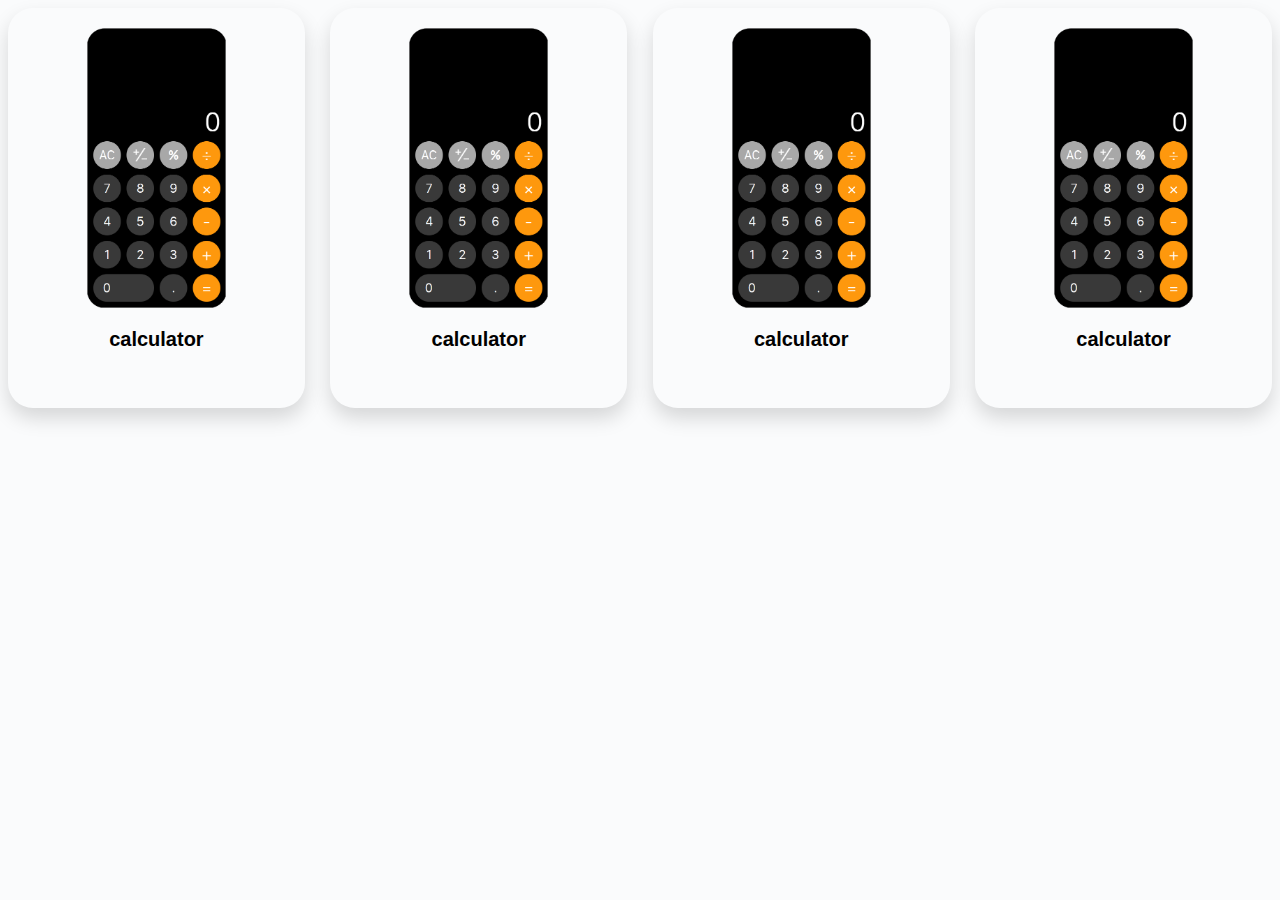
==== index.html @ 9907c676 "icon" ====
<html>
    <head>
        <link rel="shortcut icon" href="favicon.ico">
        <link rel="stylesheet" href="style.css">
        <link href="https://fonts.cdnfonts.com/css/axiforma" rel="stylesheet">
        <script src="./script.js"></script>
        <script src = "https://ajax.googleapis.com/ajax/libs/jquery/2.1.3/jquery.min.js"></script>
    </head>
    <body>
        <div class="cards-grid">
            <div class="card" onclick="link('/calculator/index.html')">
                <div class="image-container">
                    <img src="./images/calculator.png">
                </div>
                <strong href="./calculator/index.html">calculator</strong>
            </div>
            <div class="card" onclick="link('/calculator/index.html')">
                <div class="image-container">
                    <img src="./images/calculator.png">
                </div>
                <strong href="./calculator/index.html">calculator</strong>
            </div>
            <div class="card" onclick="link('/calculator/index.html')">
                <div class="image-container">
                    <img src="./images/calculator.png">
                </div>
                <strong href="./calculator/index.html">calculator</strong>
            </div>
            <div class="card" onclick="link('/calculator/index.html')">
                <div class="image-container">
                    <img src="./images/calculator.png">
                </div>
                <strong href="./calculator/index.html">calculator</strong>
            </div>
        </div>
    </body>
</html>
---- style.css ----
@import url('https://fonts.cdnfonts.com/css/axiforma');

body {
    background-color: #fafbfc;
    font-family: 'Axiforma', sans-serif;
}

.cards-grid {
    display: grid;
    grid-template-columns: repeat(auto-fit, minmax(18rem, 1fr));
    gap: 2vw;
    row-gap: 2vh;
}

@media screen and (max-width: 600px) {
    .cards-grid {
        grid-template-columns: 100%;
    }
}

.card {
    max-height: 400px;
    background-color: rgb(0, 0, 0, 0);
    border-radius: 25px;
    display: grid;
    grid-template-rows: 80%;
    grid-template-columns: 100%;
    text-align: center;
    vertical-align: middle;
    box-shadow: 0px 10px 20px rgb(0, 0, 0, 0.15);
    position: relative;
    grid-template-areas: '.' 'text';
}
.card:hover {
    cursor: pointer;
}
.card:hover .image-container img {
    height: 120%;
}

.image-container {
    overflow: hidden;
    justify-content: center;
    display: flex;
    align-items: center;
    position: relative;
    margin: 20px;
}

.image-container img {
    transition: 0.2s ease-out;
    height: 100%;
}


.card strong {
    width: 100%;
    height: 100%;
    font-size: 20px;
    grid-area: text;
    position: absolute;
    top: 50%;
    left: 50%;
    transform: translate(-50%, -50%);
}

::-webkit-scrollbar {
    width: 10px;
    height:10px;
}
::-webkit-scrollbar-corner {
    background: transparent;
}
::-webkit-scrollbar-thumb:hover {
    background: rgb(190, 190, 190);
}
::-webkit-scrollbar-track {
    background: transparent;
}
::-webkit-scrollbar-thumb {
    background: rgb(163, 163, 163);
    border-radius:5px;
}
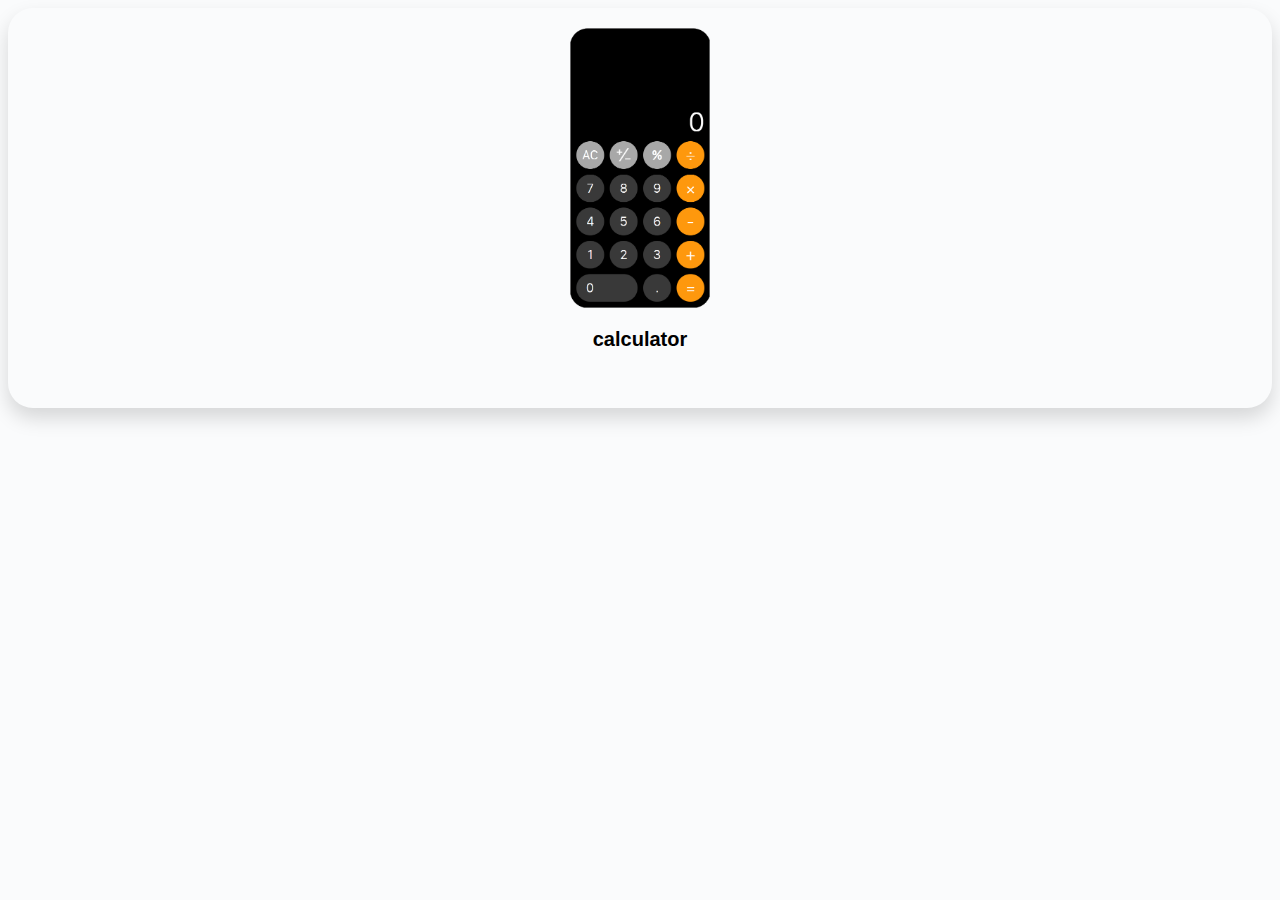
==== commit 85f88d7a: "project json" ====
--- a/index.html
+++ b/index.html
@@ -7,31 +7,7 @@
         <script src = "https://ajax.googleapis.com/ajax/libs/jquery/2.1.3/jquery.min.js"></script>
     </head>
     <body>
-        <div class="cards-grid">
-            <div class="card" onclick="link('/calculator/index.html')">
-                <div class="image-container">
-                    <img src="./images/calculator.png">
-                </div>
-                <strong href="./calculator/index.html">calculator</strong>
-            </div>
-            <div class="card" onclick="link('/calculator/index.html')">
-                <div class="image-container">
-                    <img src="./images/calculator.png">
-                </div>
-                <strong href="./calculator/index.html">calculator</strong>
-            </div>
-            <div class="card" onclick="link('/calculator/index.html')">
-                <div class="image-container">
-                    <img src="./images/calculator.png">
-                </div>
-                <strong href="./calculator/index.html">calculator</strong>
-            </div>
-            <div class="card" onclick="link('/calculator/index.html')">
-                <div class="image-container">
-                    <img src="./images/calculator.png">
-                </div>
-                <strong href="./calculator/index.html">calculator</strong>
-            </div>
+        <div id="cards-grid">
         </div>
     </body>
 </html>--- a/style.css
+++ b/style.css
@@ -5,7 +5,7 @@
     font-family: 'Axiforma', sans-serif;
 }
 
-.cards-grid {
+#cards-grid {
     display: grid;
     grid-template-columns: repeat(auto-fit, minmax(18rem, 1fr));
     gap: 2vw;
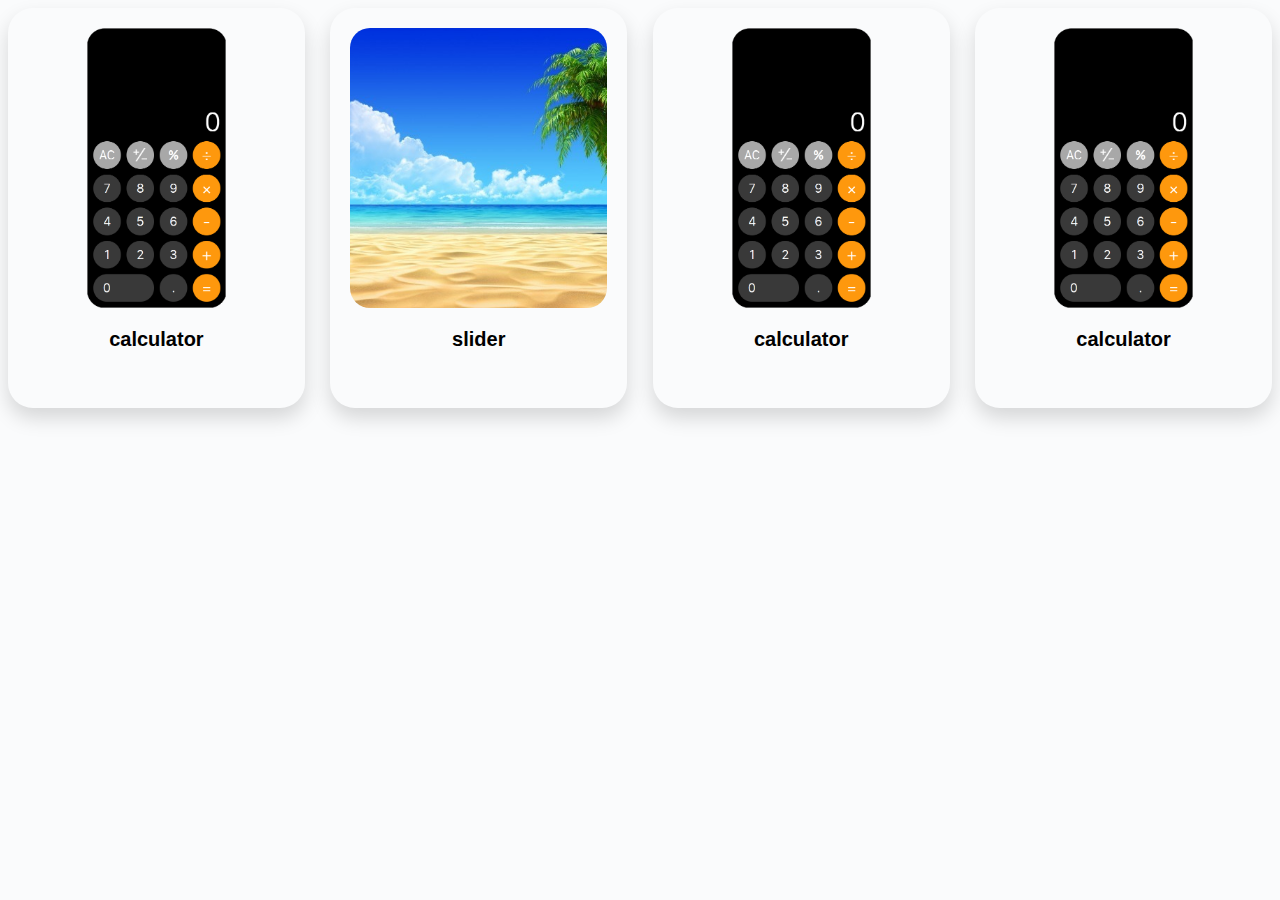
==== commit 4476a124: "burt title" ====
--- a/index.html
+++ b/index.html
@@ -1,5 +1,6 @@
 <html>
     <head>
+        <title>Burt</title>
         <link rel="shortcut icon" href="favicon.ico">
         <link rel="stylesheet" href="style.css">
         <link href="https://fonts.cdnfonts.com/css/axiforma" rel="stylesheet">
--- a/style.css
+++ b/style.css
@@ -7,14 +7,15 @@
 
 #cards-grid {
     display: grid;
-    grid-template-columns: repeat(auto-fit, minmax(18rem, 1fr));
+    grid-template-columns: repeat(auto-fit, minmax(18rem, 1.5fr));
+    justify-content: center;
     gap: 2vw;
     row-gap: 2vh;
 }
 
 @media screen and (max-width: 600px) {
     .cards-grid {
-        grid-template-columns: 100%;
+        grid-template-columns: 100% !important;
     }
 }
 
@@ -39,6 +40,7 @@
 }
 
 .image-container {
+    border-radius: 20px;
     overflow: hidden;
     justify-content: center;
     display: flex;
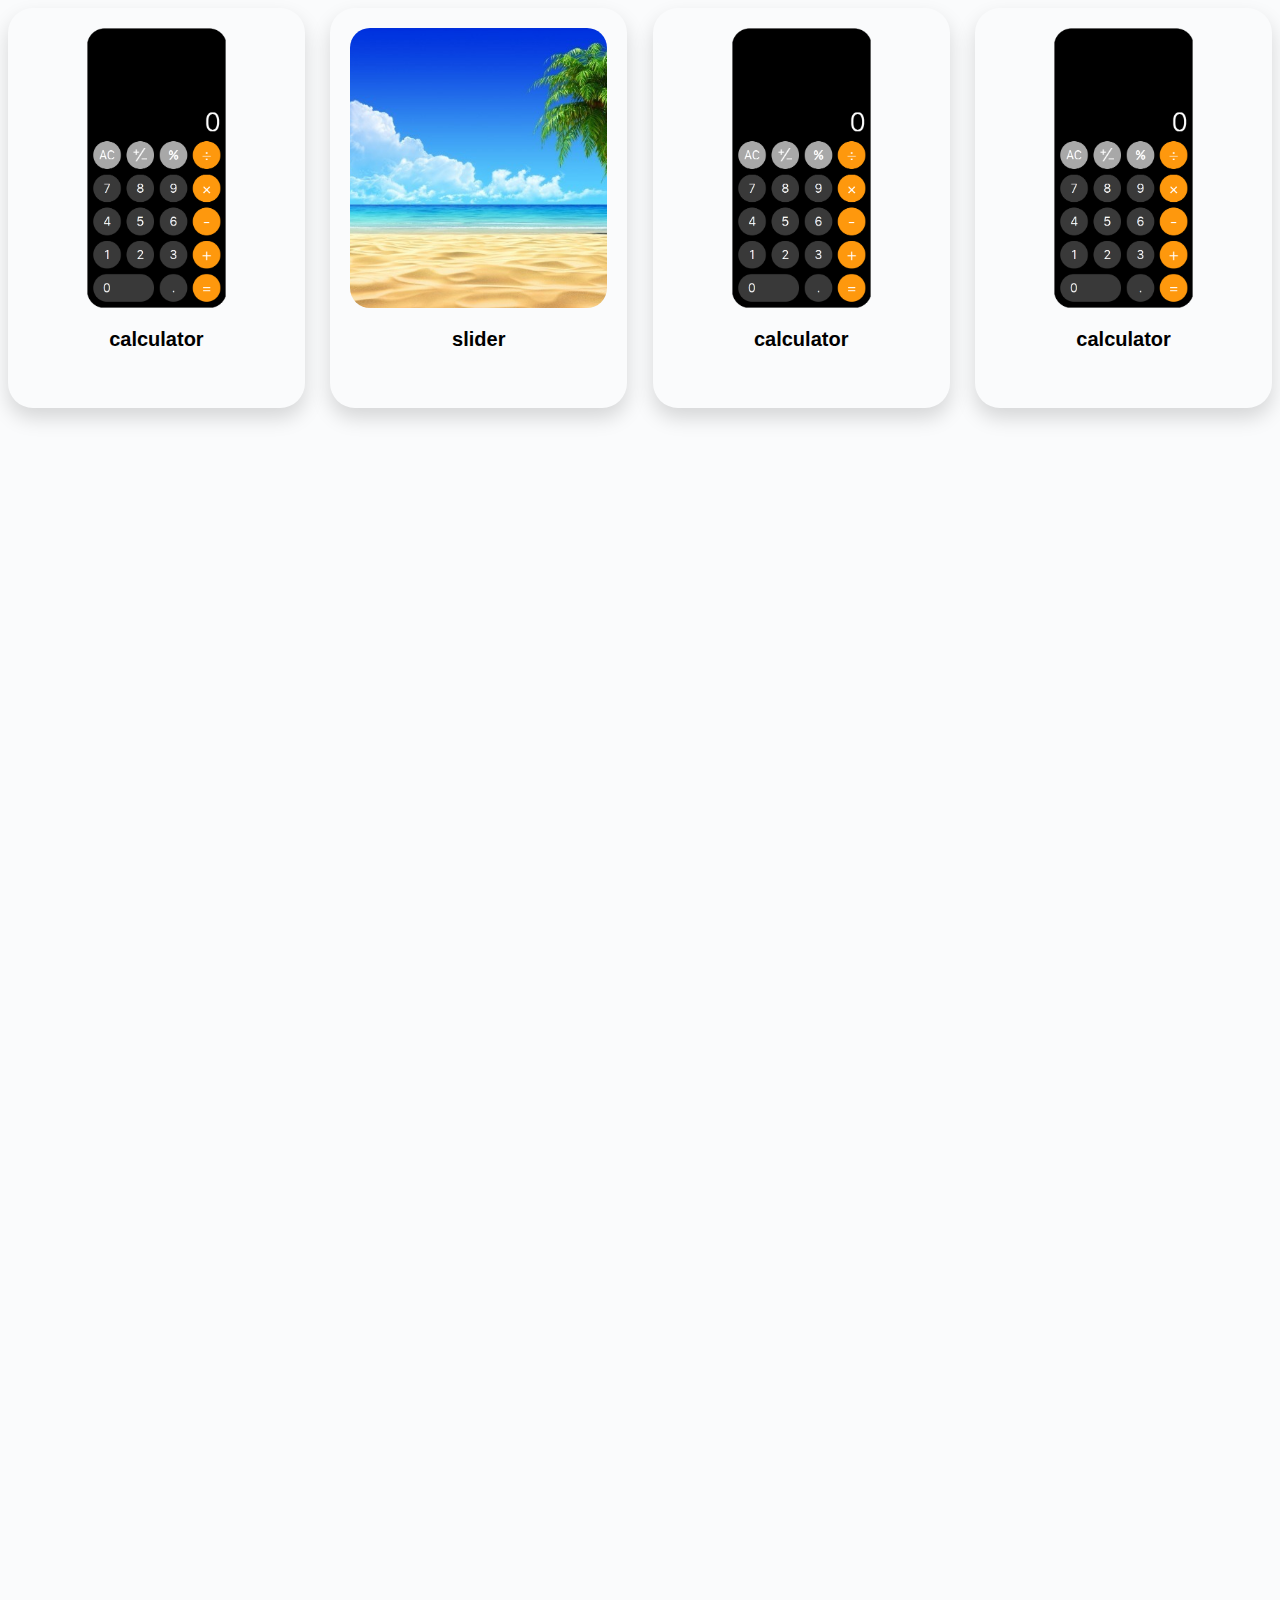
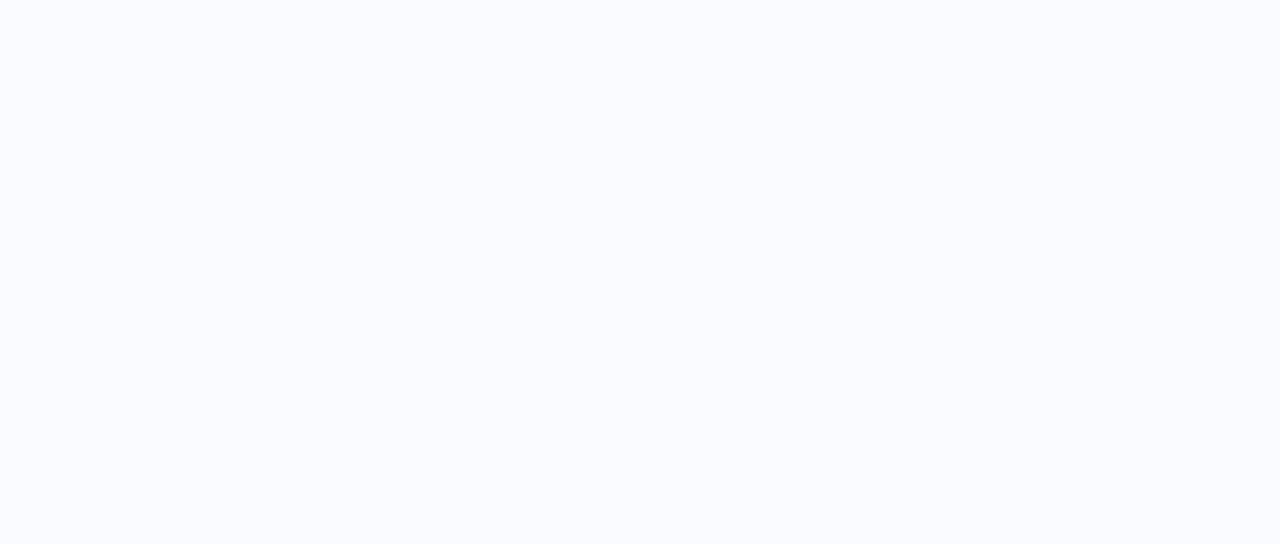
==== commit c5088663: "brbr" ====
--- a/index.html
+++ b/index.html
@@ -10,5 +10,101 @@
     <body>
         <div id="cards-grid">
         </div>
+        <br>
+        <br>
+        <br>
+        <br>
+        <br>
+        <br>
+        <br>
+        <br>
+        <br>
+        <br>
+        <br>
+        <br>
+        <br>
+        <br>
+        <br>
+        <br>
+        <br>
+        <br>
+        <br>
+        <br>
+        <br>
+        <br>
+        <br>
+        <br>
+        <br>
+        <br>
+        <br>
+        <br>
+        <br>
+        <br>
+        <br>
+        <br>
+        <br>
+        <br>
+        <br>
+        <br>
+        <br>
+        <br>
+        <br>
+        <br>
+        <br>
+        <br>
+        <br>
+        <br>
+        <br>
+        <br>
+        <br>
+        <br>
+        <br>
+        <br>
+        <br>
+        <br>
+        <br>
+        <br>
+        <br>
+        <br>
+        <br>
+        <br>
+        <br>
+        <br>
+        <br>
+        <br>
+        <br>
+        <br>
+        <br>
+        <br>
+        <br>
+        <br>
+        <br>
+        <br>
+        <br>
+        <br>
+        <br>
+        <br>
+        <br>
+        <br>
+        <br>
+        <br>
+        <br>
+        <br>
+        <br>
+        <br>
+        <br>
+        <br>
+        <br>
+        <br>
+        <br>
+        <br>
+        <br>
+        <br>
+        <br>
+        <br>
+        <br>
+        <br>
+        <br>
+        <br>
     </body>
 </html>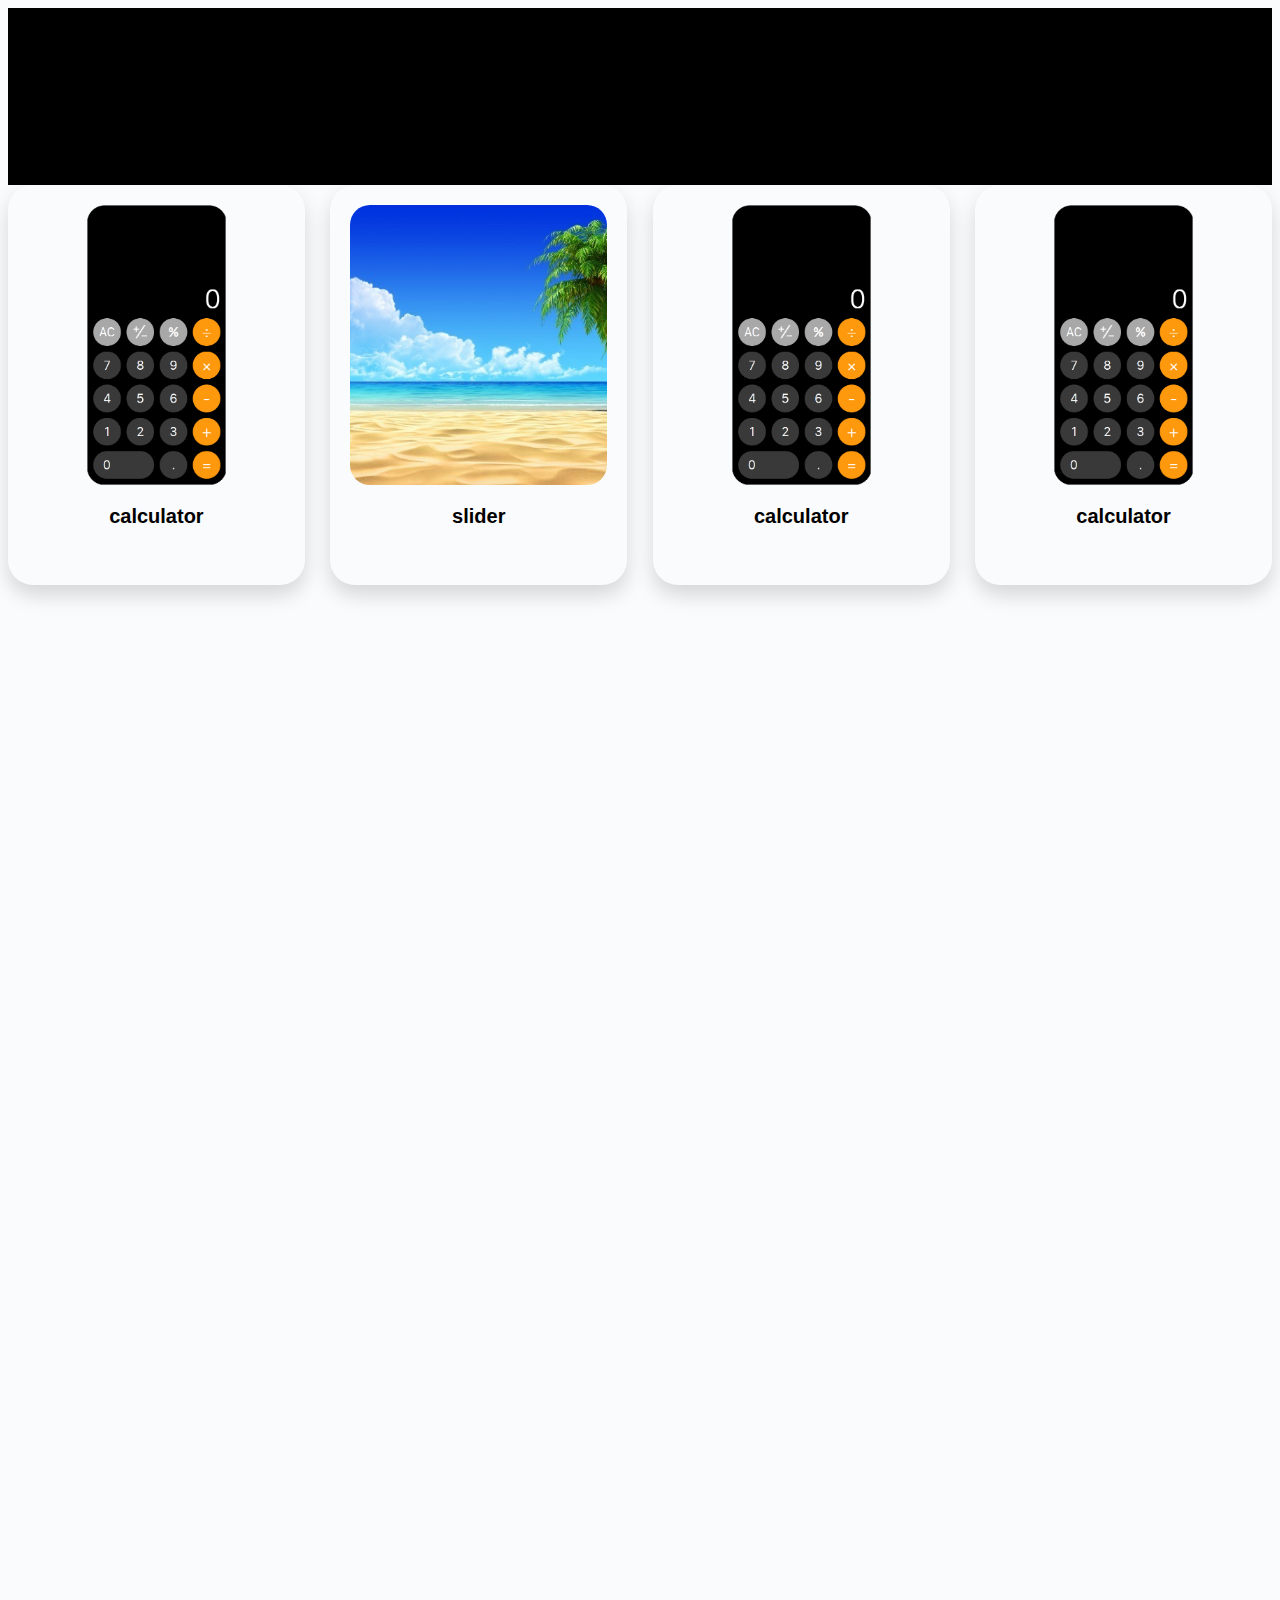
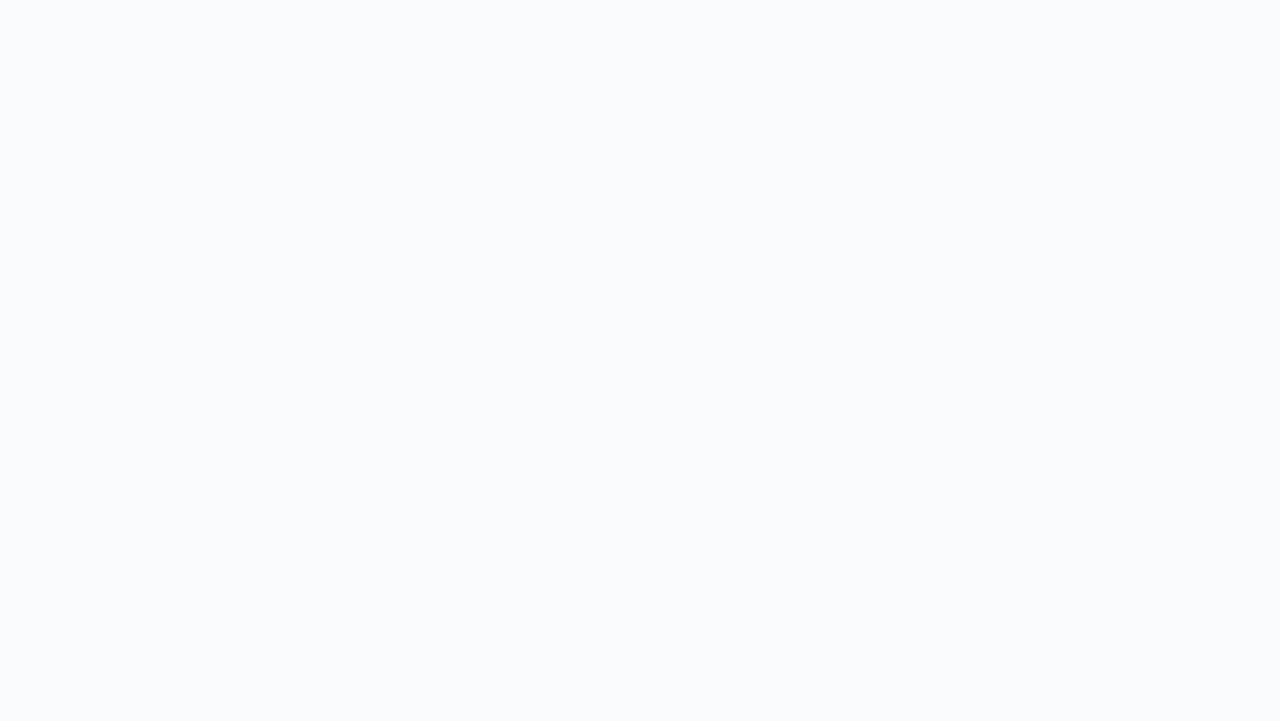
==== commit 73ca8e18: "header" ====
--- a/index.html
+++ b/index.html
@@ -8,6 +8,7 @@
         <script src = "https://ajax.googleapis.com/ajax/libs/jquery/2.1.3/jquery.min.js"></script>
     </head>
     <body>
+        <div id="header"></div>
         <div id="cards-grid">
         </div>
         <br>
--- a/style.css
+++ b/style.css
@@ -3,6 +3,13 @@
 body {
     background-color: #fafbfc;
     font-family: 'Axiforma', sans-serif;
+}
+
+#header {
+    z-index: 1;
+    height: 20%;
+    width: 100%;
+    background-color: black;
 }
 
 #cards-grid {
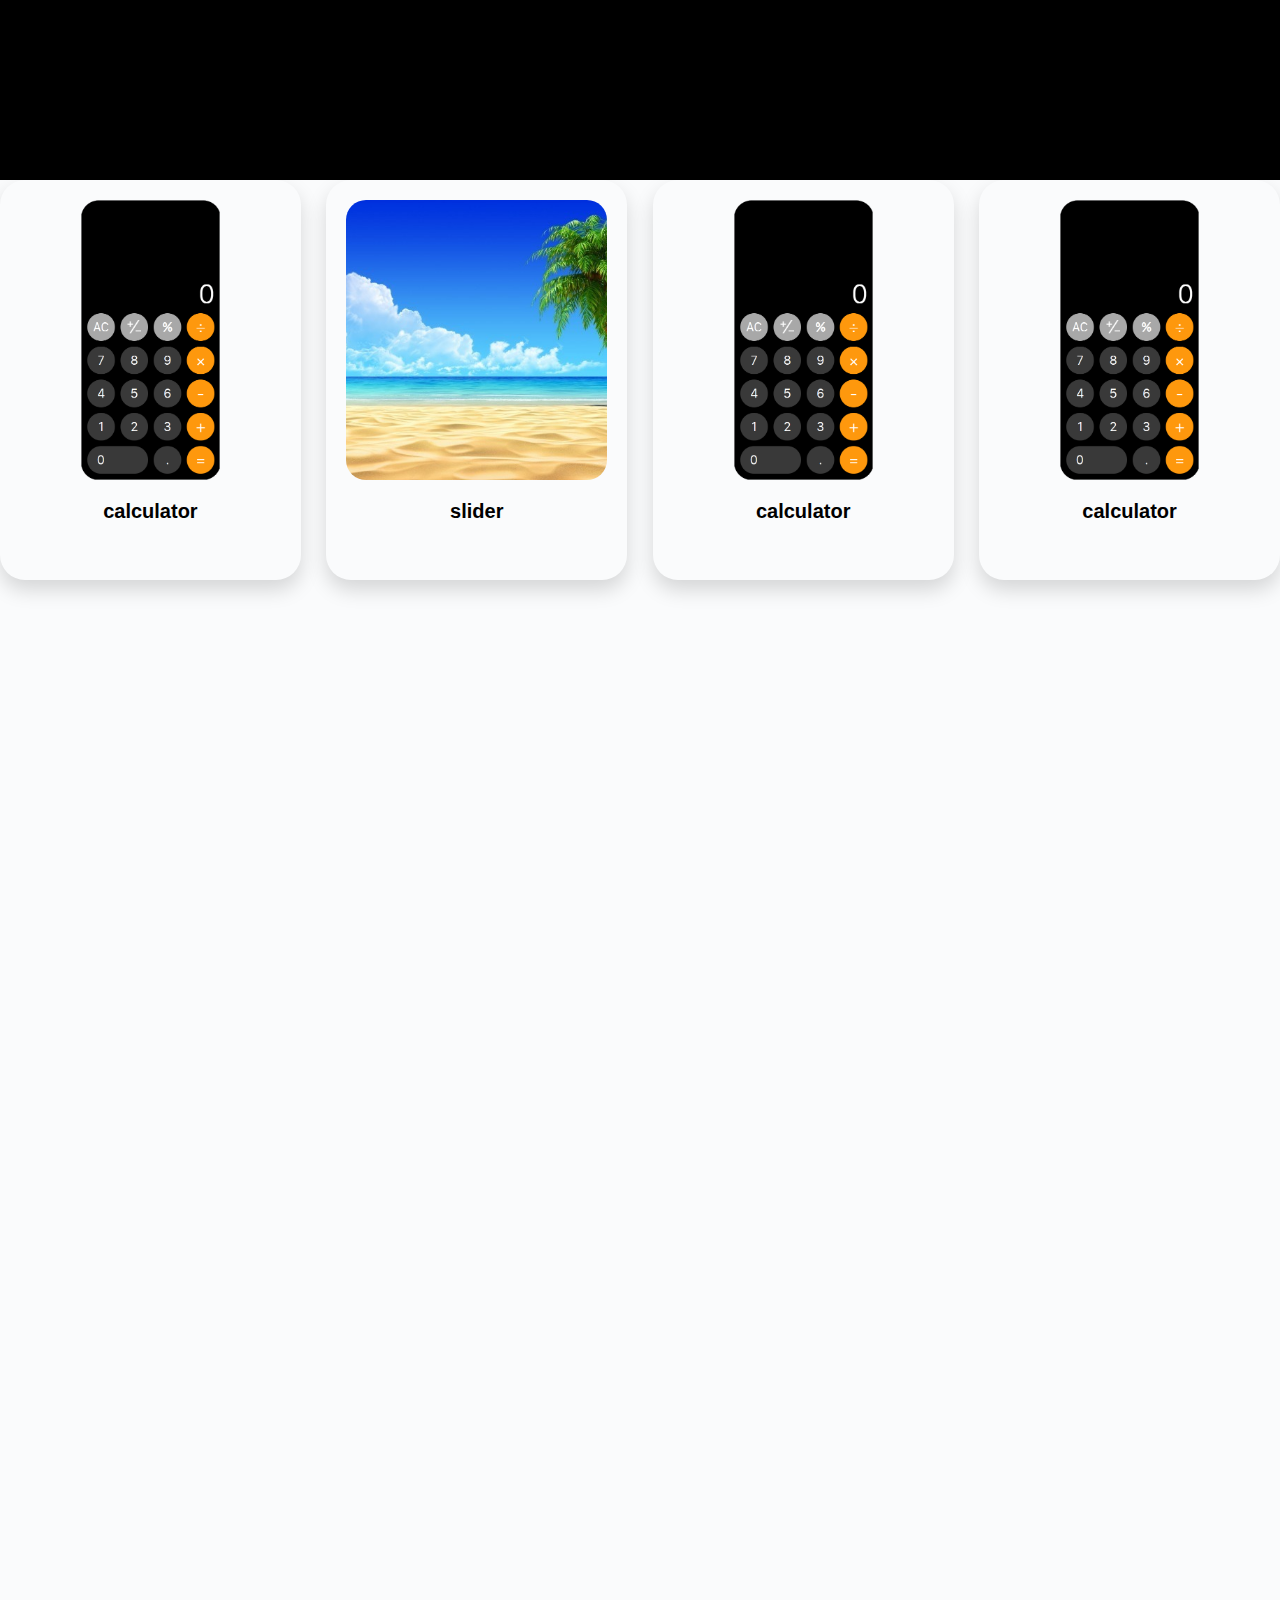
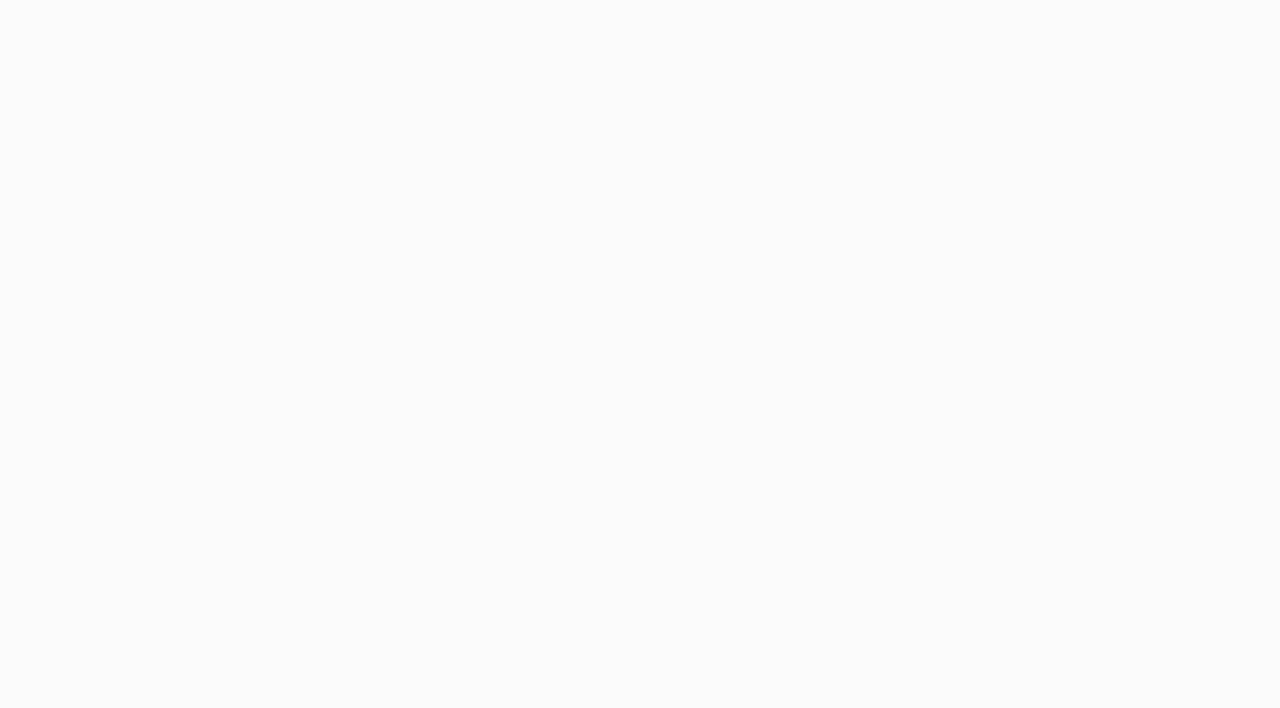
==== commit cf15bccc: "banner overlay fix" ====
--- a/index.html
+++ b/index.html
@@ -9,103 +9,105 @@
     </head>
     <body>
         <div id="header"></div>
-        <div id="cards-grid">
+        <div id="content">
+            <div id="cards-grid">
+            </div>
+            <br>
+            <br>
+            <br>
+            <br>
+            <br>
+            <br>
+            <br>
+            <br>
+            <br>
+            <br>
+            <br>
+            <br>
+            <br>
+            <br>
+            <br>
+            <br>
+            <br>
+            <br>
+            <br>
+            <br>
+            <br>
+            <br>
+            <br>
+            <br>
+            <br>
+            <br>
+            <br>
+            <br>
+            <br>
+            <br>
+            <br>
+            <br>
+            <br>
+            <br>
+            <br>
+            <br>
+            <br>
+            <br>
+            <br>
+            <br>
+            <br>
+            <br>
+            <br>
+            <br>
+            <br>
+            <br>
+            <br>
+            <br>
+            <br>
+            <br>
+            <br>
+            <br>
+            <br>
+            <br>
+            <br>
+            <br>
+            <br>
+            <br>
+            <br>
+            <br>
+            <br>
+            <br>
+            <br>
+            <br>
+            <br>
+            <br>
+            <br>
+            <br>
+            <br>
+            <br>
+            <br>
+            <br>
+            <br>
+            <br>
+            <br>
+            <br>
+            <br>
+            <br>
+            <br>
+            <br>
+            <br>
+            <br>
+            <br>
+            <br>
+            <br>
+            <br>
+            <br>
+            <br>
+            <br>
+            <br>
+            <br>
+            <br>
+            <br>
+            <br>
+            <br>
+            <br>
         </div>
-        <br>
-        <br>
-        <br>
-        <br>
-        <br>
-        <br>
-        <br>
-        <br>
-        <br>
-        <br>
-        <br>
-        <br>
-        <br>
-        <br>
-        <br>
-        <br>
-        <br>
-        <br>
-        <br>
-        <br>
-        <br>
-        <br>
-        <br>
-        <br>
-        <br>
-        <br>
-        <br>
-        <br>
-        <br>
-        <br>
-        <br>
-        <br>
-        <br>
-        <br>
-        <br>
-        <br>
-        <br>
-        <br>
-        <br>
-        <br>
-        <br>
-        <br>
-        <br>
-        <br>
-        <br>
-        <br>
-        <br>
-        <br>
-        <br>
-        <br>
-        <br>
-        <br>
-        <br>
-        <br>
-        <br>
-        <br>
-        <br>
-        <br>
-        <br>
-        <br>
-        <br>
-        <br>
-        <br>
-        <br>
-        <br>
-        <br>
-        <br>
-        <br>
-        <br>
-        <br>
-        <br>
-        <br>
-        <br>
-        <br>
-        <br>
-        <br>
-        <br>
-        <br>
-        <br>
-        <br>
-        <br>
-        <br>
-        <br>
-        <br>
-        <br>
-        <br>
-        <br>
-        <br>
-        <br>
-        <br>
-        <br>
-        <br>
-        <br>
-        <br>
-        <br>
-        <br>
     </body>
 </html>--- a/style.css
+++ b/style.css
@@ -3,13 +3,19 @@
 body {
     background-color: #fafbfc;
     font-family: 'Axiforma', sans-serif;
+    margin: 0px;
 }
 
 #header {
+    position: fixed;
     z-index: 1;
-    height: 20%;
-    width: 100%;
+    height: 20vh;
+    width: 100vw;
     background-color: black;
+}
+
+#content {
+    padding-top: 20vh;
 }
 
 #cards-grid {
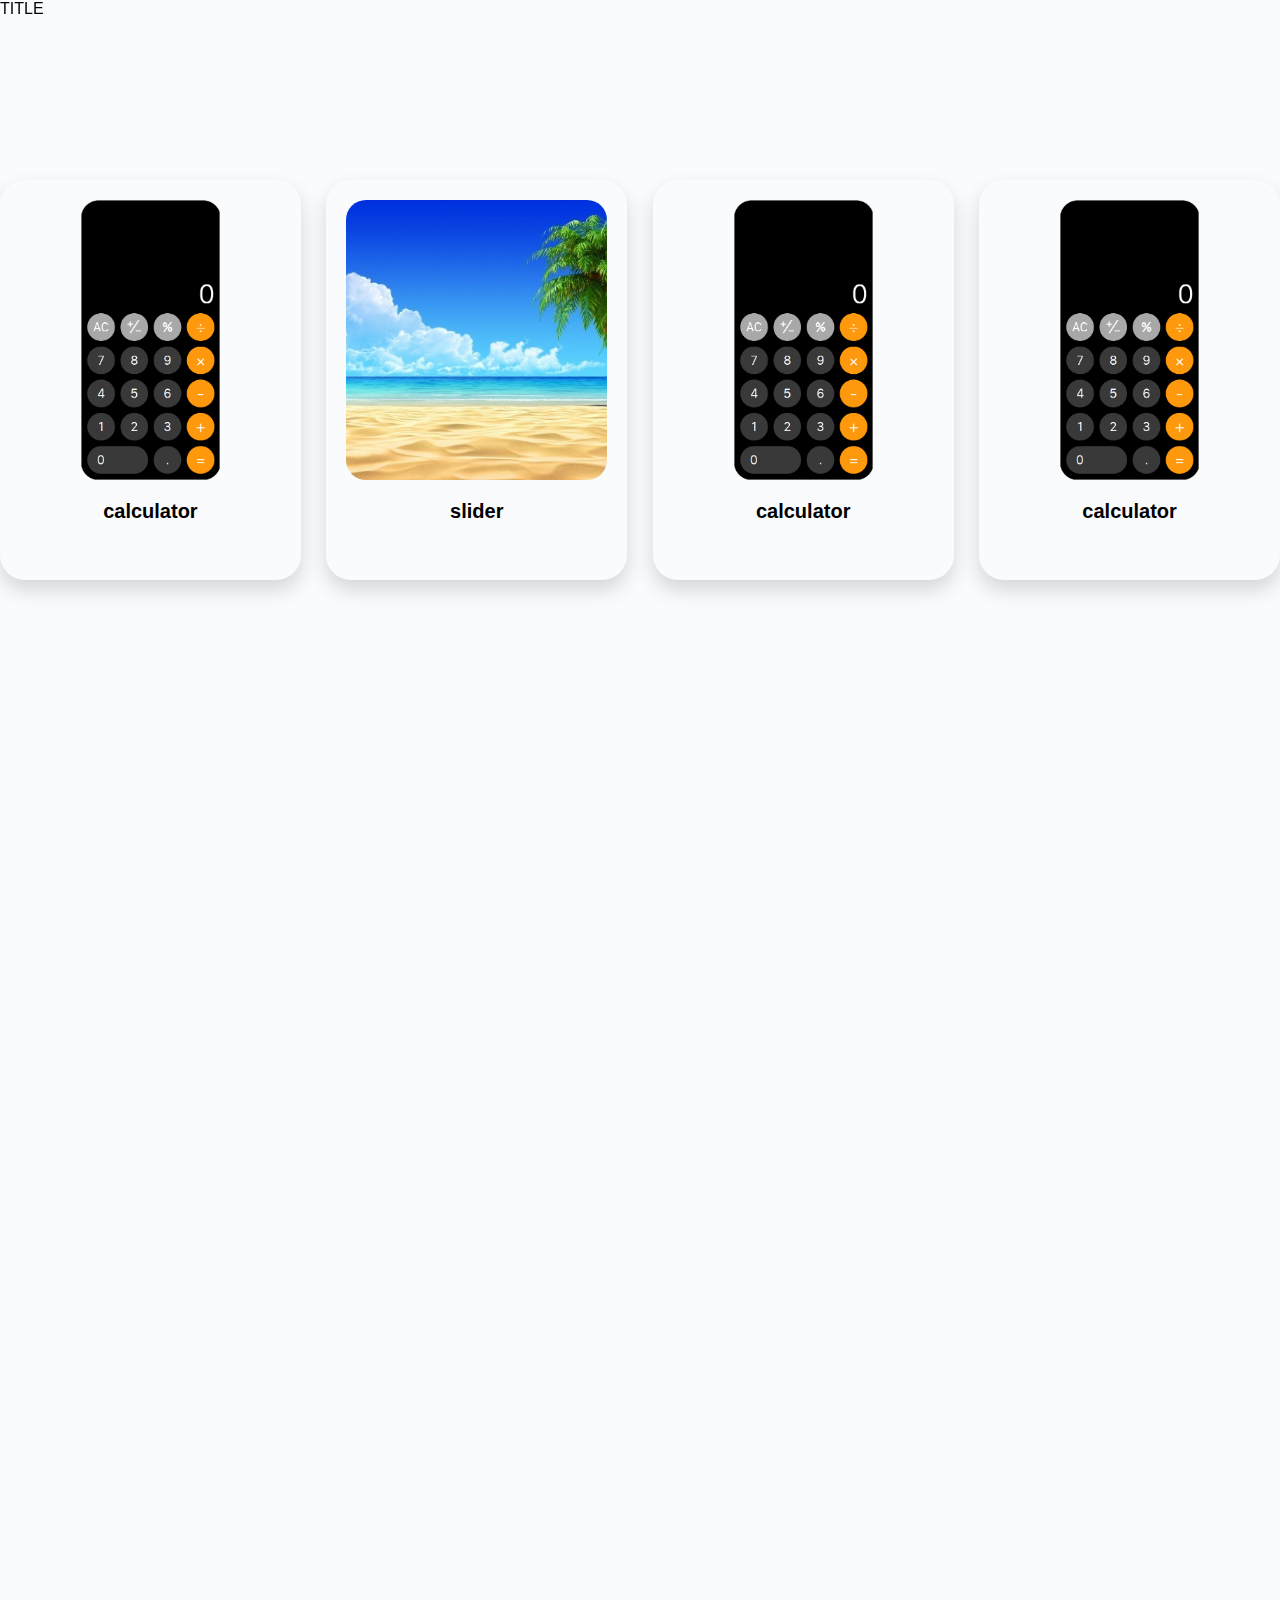
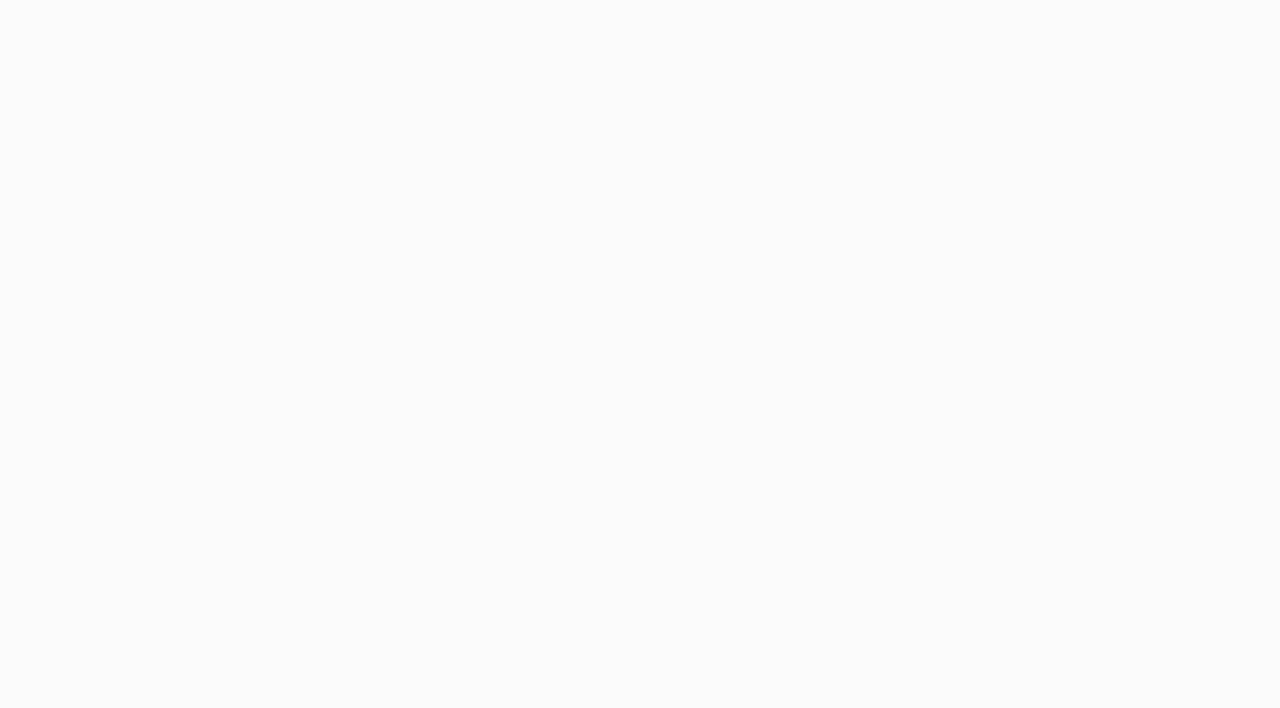
==== commit 86db77e3: "banner cool" ====
--- a/index.html
+++ b/index.html
@@ -8,7 +8,7 @@
         <script src = "https://ajax.googleapis.com/ajax/libs/jquery/2.1.3/jquery.min.js"></script>
     </head>
     <body>
-        <div id="header"></div>
+        <div id="header">TITLE</div>
         <div id="content">
             <div id="cards-grid">
             </div>
--- a/style.css
+++ b/style.css
@@ -11,7 +11,7 @@
     z-index: 1;
     height: 20vh;
     width: 100vw;
-    background-color: black;
+    background-color: transparent;
 }
 
 #content {
